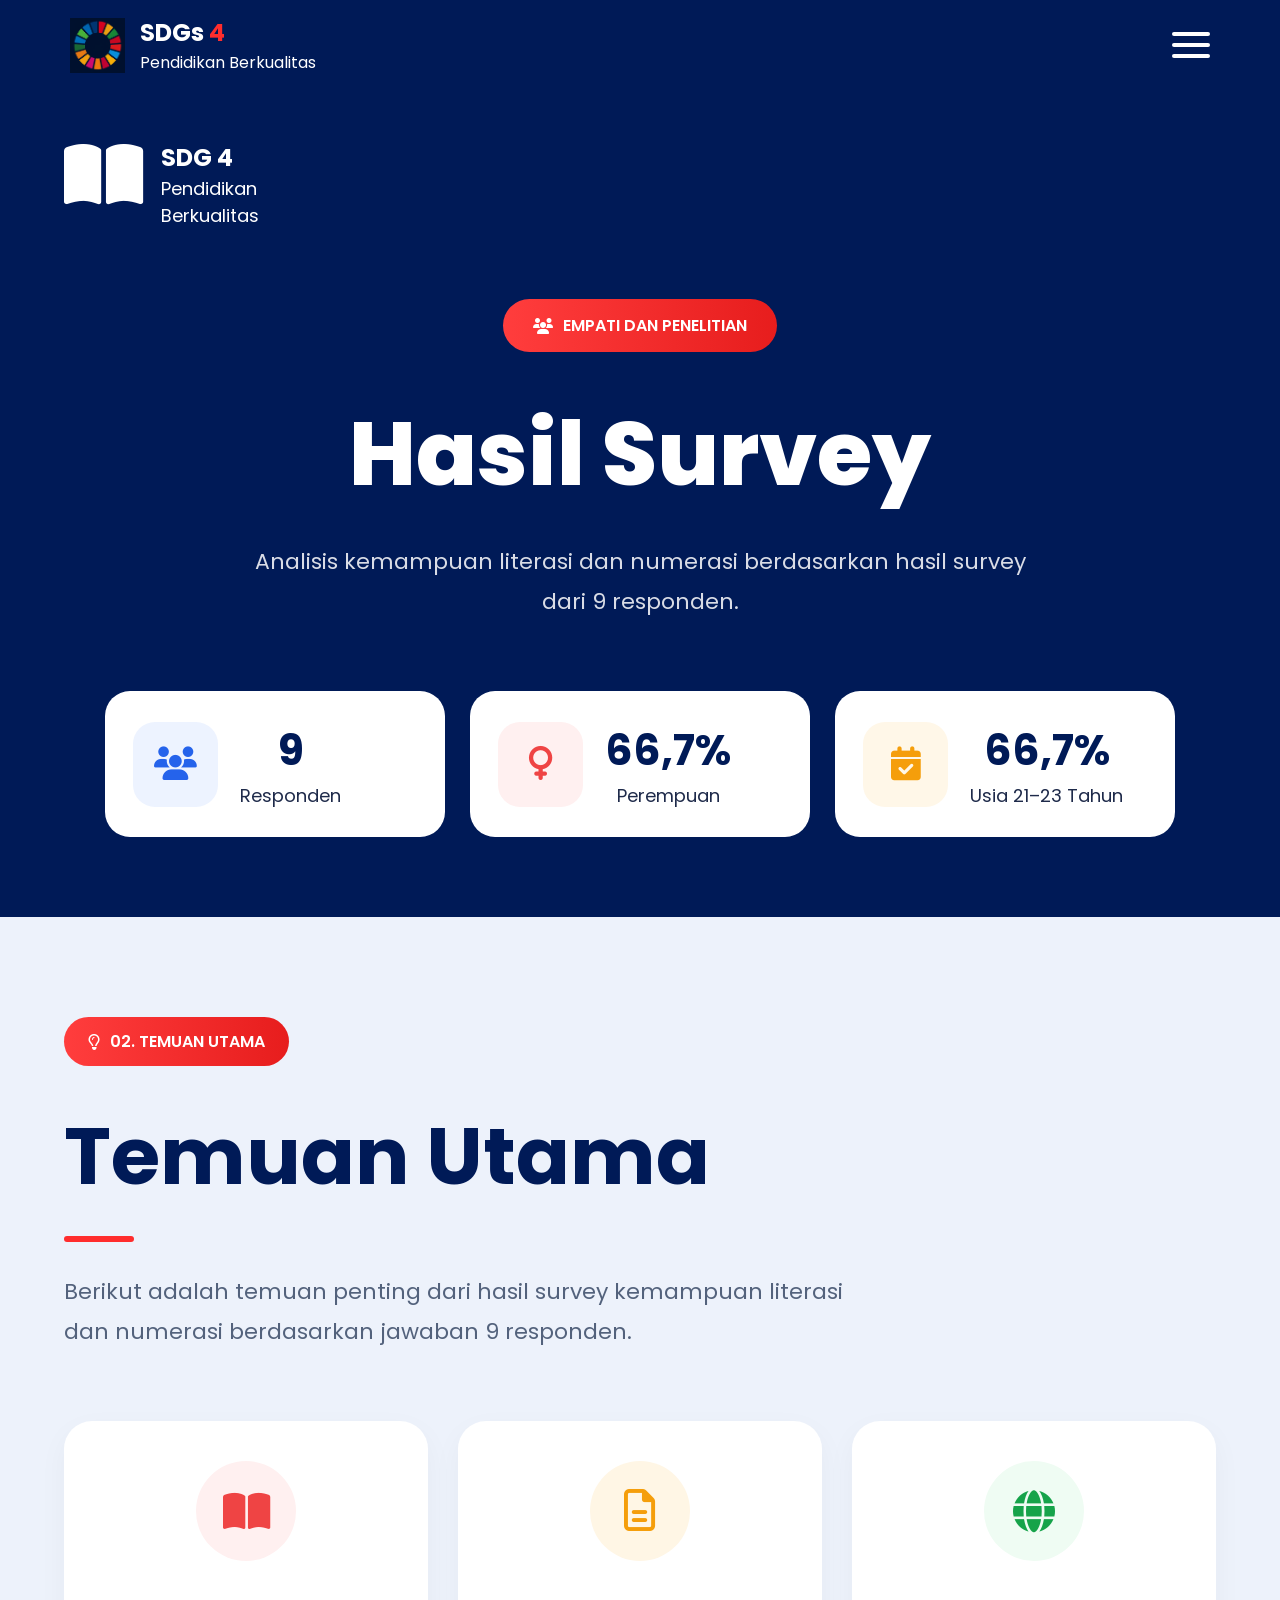
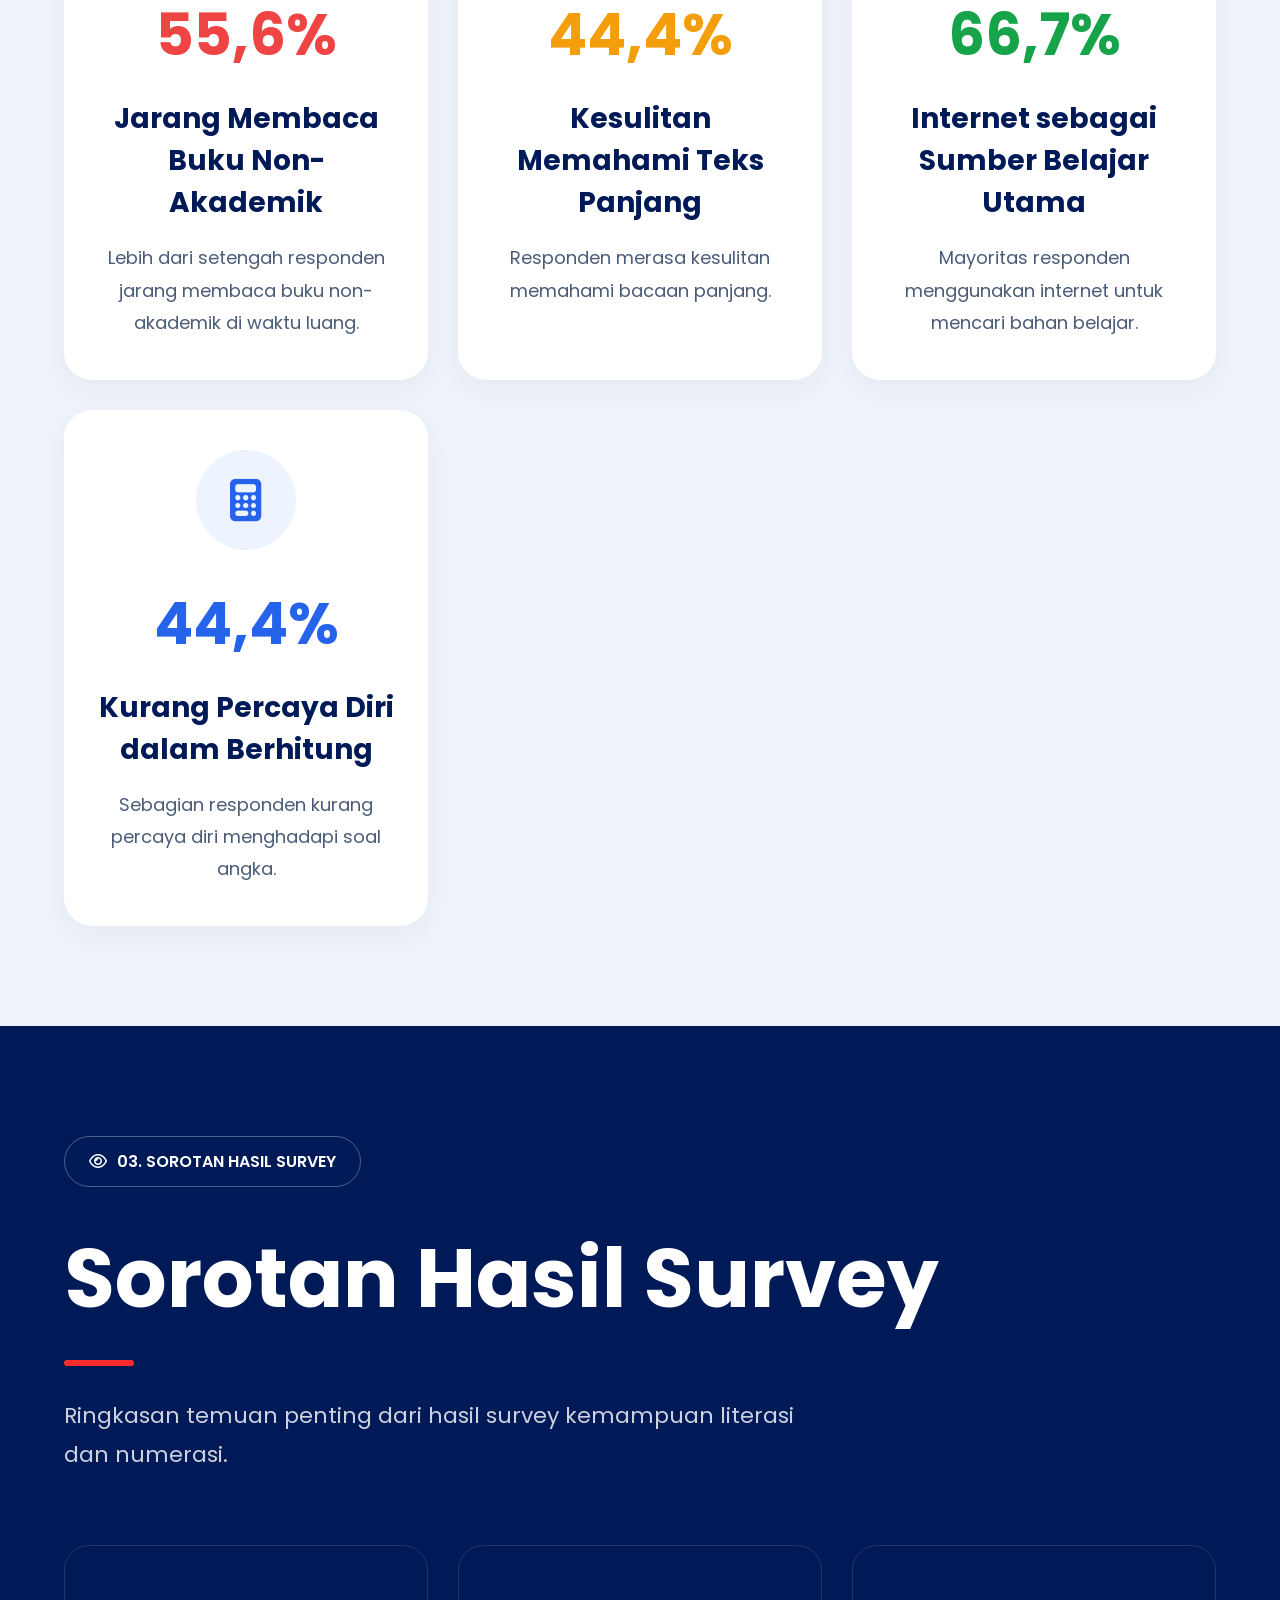
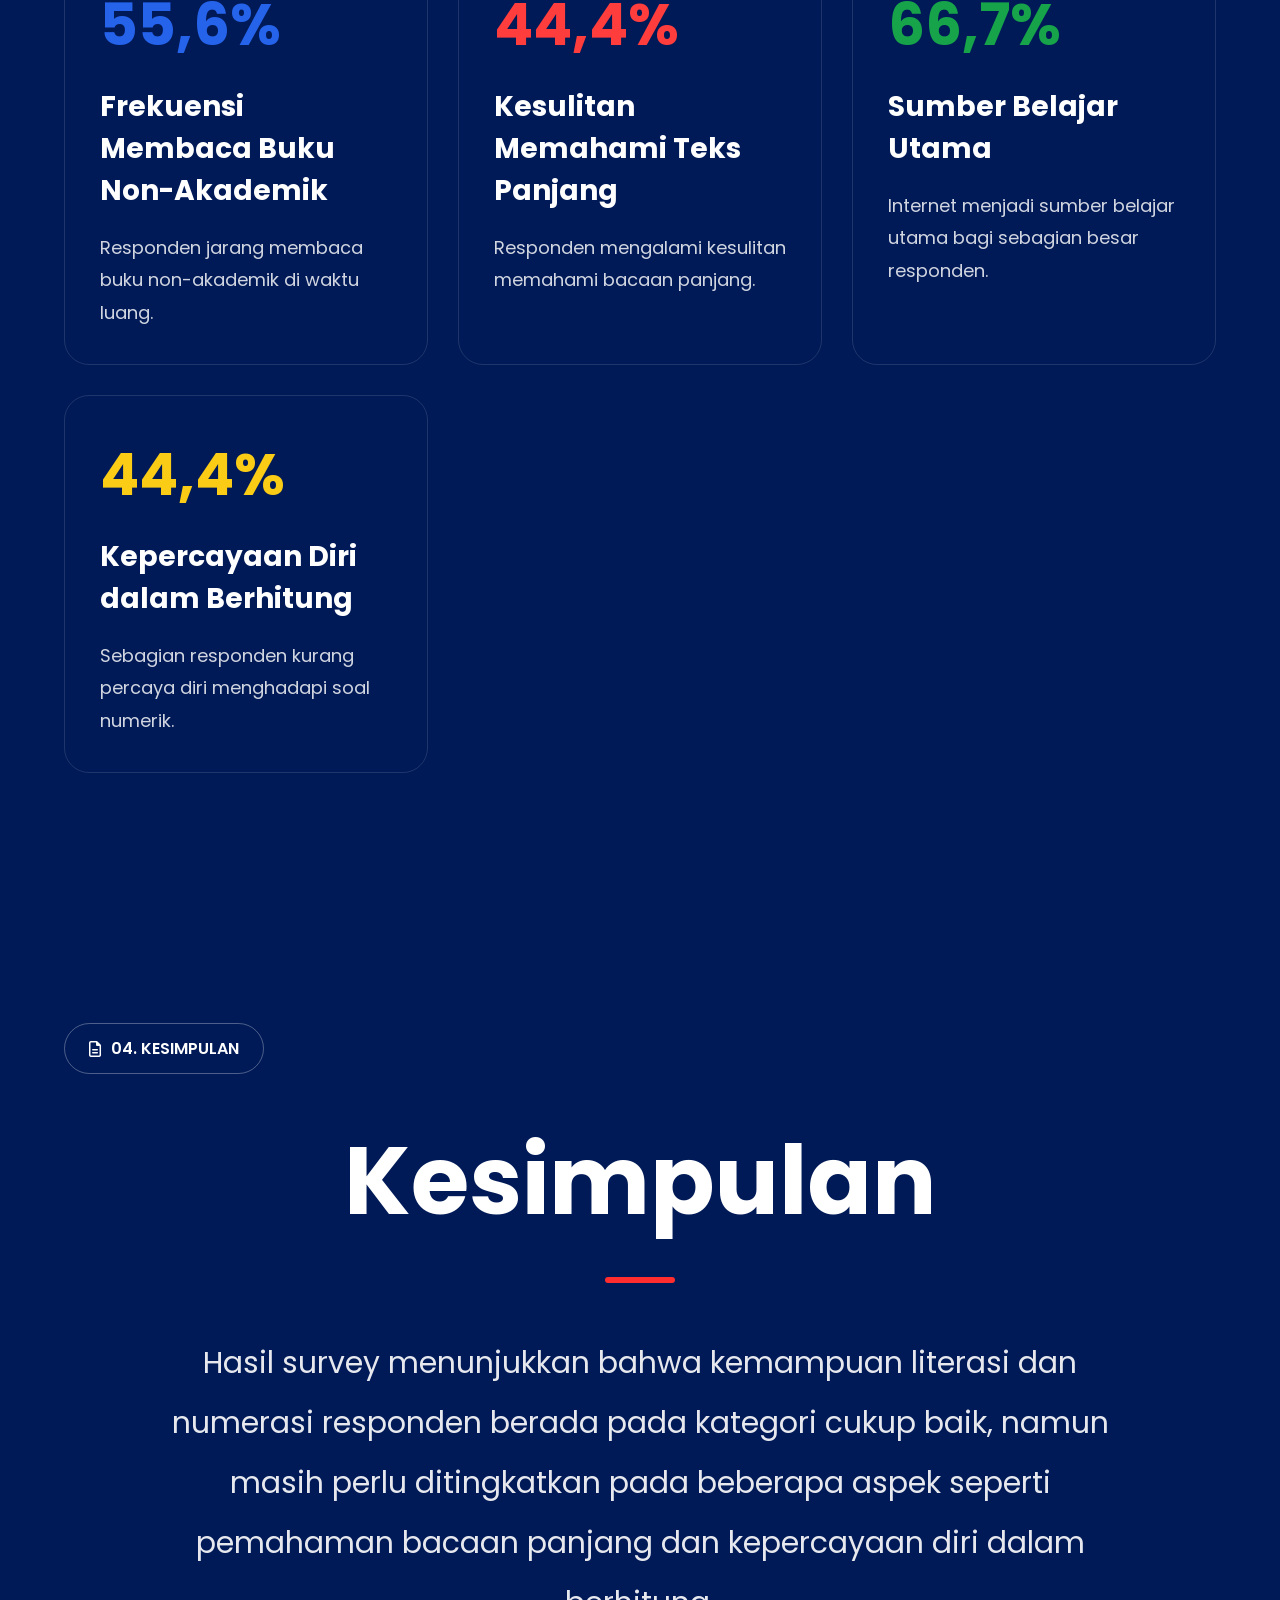
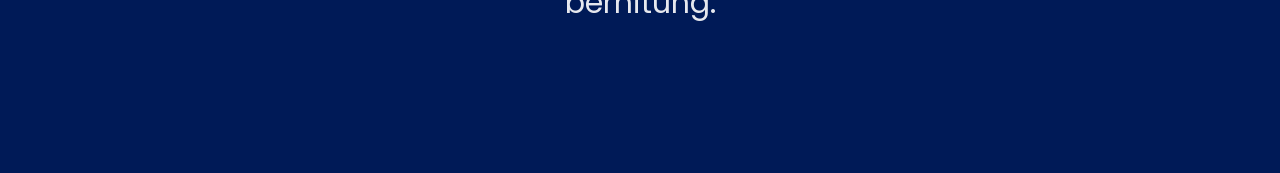
==== empathy.html @ 4f939276 "Update menu" ====
<!DOCTYPE html>
<html lang="id">

<head>

    <!-- META -->
    <meta charset="UTF-8">
    <meta name="viewport" content="width=device-width, initial-scale=1.0">

    <!-- TITLE -->
    <title>Empati dan Penelitian - SDG 4</title>

    <!-- CSS -->
    <link rel="stylesheet" href="style2.css">

    <!-- GOOGLE FONT -->
    <link rel="preconnect" href="https://fonts.googleapis.com">

    <link rel="preconnect" href="https://fonts.gstatic.com" crossorigin>

    <link href="https://fonts.googleapis.com/css2?family=Poppins:wght@300;400;500;600;700;800&display=swap"
        rel="stylesheet">

    <!-- FONT AWESOME -->
    <link rel="stylesheet"
        href="https://cdnjs.cloudflare.com/ajax/libs/font-awesome/6.5.1/css/all.min.css">

</head>

<body>

    <!-- ======================================== -->
    <!-- NAVBAR -->
    <!-- ======================================== -->

    <nav class="navbar">

        <!-- LOGO -->
        <a href="index.html" class="logo">

            <img src="assets/images/sdgs-logo.png" alt="SDGs Logo">

            <div class="logo-text">
                <h2>SDGs <span>4</span></h2>
                <p>Pendidikan Berkualitas</p>
            </div>

        </a>

        <!-- MENU -->
        <div class="menu-container">

            <div class="menu-btn" id="menuBtn">

                <span></span>
                <span></span>
                <span></span>

            </div>

            <!-- DROPDOWN -->
            <div class="dropdown-menu" id="dropdownMenu">

                <a href="empathy.html">Empati dan Penelitian</a>
                <a href="idea.html">Ide</a>
                <a href="prototype.html">Prototipe</a>
                <a href="#">Pengujian dan Peninjauan</a>
                <a href="#">Refleksi</a>

            </div>

        </div>

    </nav>



    <!-- ======================================== -->
    <!-- HERO SECTION -->
    <!-- ======================================== -->

    <section class="empathy-hero">

        <div class="mini-logo">

            <i class="fa-solid fa-book-open"></i>

            <div>
                <h3>SDG 4</h3>
                <p>Pendidikan<br>Berkualitas</p>
            </div>

        </div>



        <div class="hero-content">

            <div class="badge">

                <i class="fa-solid fa-users"></i>
                <span>EMPATI DAN PENELITIAN</span>

            </div>

            <h1>Hasil Survey</h1>

            <p>
                Analisis kemampuan literasi dan numerasi berdasarkan
                hasil survey dari 9 responden.
            </p>



            <div class="survey-cards">

                <div class="survey-card">

                    <div class="card-icon blue">
                        <i class="fa-solid fa-users"></i>
                    </div>

                    <div>
                        <h2>9</h2>
                        <span>Responden</span>
                    </div>

                </div>



                <div class="survey-card">

                    <div class="card-icon red">
                        <i class="fa-solid fa-venus"></i>
                    </div>

                    <div>
                        <h2>66,7%</h2>
                        <span>Perempuan</span>
                    </div>

                </div>



                <div class="survey-card">

                    <div class="card-icon yellow">
                        <i class="fa-solid fa-calendar-check"></i>
                    </div>

                    <div>
                        <h2>66,7%</h2>
                        <span>Usia 21–23 Tahun</span>
                    </div>

                </div>

            </div>

        </div>

    </section>



    <!-- ======================================== -->
    <!-- TEMUAN UTAMA -->
    <!-- ======================================== -->

    <section class="findings-section">

        <div class="section-badge red-badge">
            <i class="fa-regular fa-lightbulb"></i>
            <span>02. TEMUAN UTAMA</span>
        </div>

        <h2 class="section-title">Temuan Utama</h2>

        <div class="red-line"></div>

        <p class="section-desc">
            Berikut adalah temuan penting dari hasil survey kemampuan
            literasi dan numerasi berdasarkan jawaban 9 responden.
        </p>



        <div class="findings-grid">

            <div class="finding-card">

                <div class="finding-icon red-bg">
                    <i class="fa-solid fa-book-open"></i>
                </div>

                <h3>55,6%</h3>

                <h4>Jarang Membaca Buku Non-Akademik</h4>

                <p>
                    Lebih dari setengah responden jarang membaca
                    buku non-akademik di waktu luang.
                </p>

            </div>



            <div class="finding-card">

                <div class="finding-icon yellow-bg">
                    <i class="fa-regular fa-file-lines"></i>
                </div>

                <h3 class="orange">44,4%</h3>

                <h4>Kesulitan Memahami Teks Panjang</h4>

                <p>
                    Responden merasa kesulitan memahami bacaan panjang.
                </p>

            </div>



            <div class="finding-card">

                <div class="finding-icon green-bg">
                    <i class="fa-solid fa-globe"></i>
                </div>

                <h3 class="green">66,7%</h3>

                <h4>Internet sebagai Sumber Belajar Utama</h4>

                <p>
                    Mayoritas responden menggunakan internet
                    untuk mencari bahan belajar.
                </p>

            </div>



            <div class="finding-card">

                <div class="finding-icon blue-bg">
                    <i class="fa-solid fa-calculator"></i>
                </div>

                <h3 class="blue-text">44,4%</h3>

                <h4>Kurang Percaya Diri dalam Berhitung</h4>

                <p>
                    Sebagian responden kurang percaya diri
                    menghadapi soal angka.
                </p>

            </div>

        </div>

    </section>



    <!-- ======================================== -->
    <!-- SOROTAN -->
    <!-- ======================================== -->

    <section class="highlight-section">

        <div class="section-badge dark-badge">
            <i class="fa-regular fa-eye"></i>
            <span>03. SOROTAN HASIL SURVEY</span>
        </div>

        <h2 class="highlight-title">Sorotan Hasil Survey</h2>

        <div class="red-line"></div>

        <p class="highlight-desc">
            Ringkasan temuan penting dari hasil survey
            kemampuan literasi dan numerasi.
        </p>



        <div class="highlight-grid">

            <div class="highlight-card">

                <h3>55,6%</h3>

                <h4>Frekuensi Membaca Buku Non-Akademik</h4>

                <p>
                    Responden jarang membaca buku non-akademik
                    di waktu luang.
                </p>

            </div>



            <div class="highlight-card">

                <h3 class="red-text">44,4%</h3>

                <h4>Kesulitan Memahami Teks Panjang</h4>

                <p>
                    Responden mengalami kesulitan memahami
                    bacaan panjang.
                </p>

            </div>



            <div class="highlight-card">

                <h3 class="green">66,7%</h3>

                <h4>Sumber Belajar Utama</h4>

                <p>
                    Internet menjadi sumber belajar utama
                    bagi sebagian besar responden.
                </p>

            </div>



            <div class="highlight-card">

                <h3 class="yellow-text">44,4%</h3>

                <h4>Kepercayaan Diri dalam Berhitung</h4>

                <p>
                    Sebagian responden kurang percaya diri
                    menghadapi soal numerik.
                </p>

            </div>

        </div>

    </section>



    <!-- ======================================== -->
    <!-- KESIMPULAN -->
    <!-- ======================================== -->

    <section class="conclusion-section">

        <div class="section-badge dark-badge">
            <i class="fa-regular fa-file-lines"></i>
            <span>04. KESIMPULAN</span>
        </div>

        <h2 class="conclusion-title">Kesimpulan</h2>

        <div class="red-line center-line"></div>

        <p class="conclusion-text">
            Hasil survey menunjukkan bahwa kemampuan literasi dan numerasi
            responden berada pada kategori cukup baik, namun masih perlu
            ditingkatkan pada beberapa aspek seperti pemahaman bacaan
            panjang dan kepercayaan diri dalam berhitung.
        </p>

    </section>



    <!-- ======================================== -->
    <!-- SCRIPT -->
    <!-- ======================================== -->

    <script>

        const menuBtn = document.getElementById("menuBtn");
        const dropdownMenu = document.getElementById("dropdownMenu");

        menuBtn.addEventListener("click", () => {
            dropdownMenu.classList.toggle("show");
        });

    </script>

</body>

</html>
---- style2.css ----
*{
    margin:0;
    padding:0;
    box-sizing:border-box;
}

body{
    font-family:'Poppins',sans-serif;
    overflow-x:hidden;
    background:#edf2fb;
}

a{
    text-decoration:none;
}

/* ======================================== */
/* NAVBAR */
/* ======================================== */

.navbar{
    width:100%;
    height:90px;

    padding:0 70px;

    display:flex;
    align-items:center;
    justify-content:space-between;

    background:transparent;

    position:absolute;
    top:0;
    left:0;

    z-index:100;
}

/* LOGO */

.logo{
    display:flex;
    align-items:center;
    gap:15px;
}

.logo img{
    width:55px;
}

.logo-text h2{
    color:white;
    font-size:24px;
    font-weight:700;
}

.logo-text span{
    color:#ff2d2d;
}

.logo-text p{
    color:white;
    font-size:16px;
}

/* MENU */

.menu-container{
    position:relative;
}

.menu-btn{
    width:38px;

    display:flex;
    flex-direction:column;
    gap:7px;

    cursor:pointer;
}

.menu-btn span{
    width:100%;
    height:4px;

    background:white;
    border-radius:20px;
}

/* DROPDOWN */

.dropdown-menu{
    position:absolute;

    top:60px;
    right:0;

    width:270px;

    background:white;

    border-radius:18px;

    padding:16px;

    display:flex;
    flex-direction:column;
    gap:10px;

    opacity:0;
    visibility:hidden;

    transform:translateY(-10px);

    transition:0.3s;
}

.dropdown-menu.show{
    opacity:1;
    visibility:visible;
    transform:translateY(0);
}

.dropdown-menu a{
    color:#001a57;

    padding:12px 14px;

    border-radius:10px;

    font-weight:500;
}

.dropdown-menu a:hover{
    background:#edf3ff;
}

/* ======================================== */
/* HERO */
/* ======================================== */

.empathy-hero{
    width:100%;
    min-height:100vh;

    padding:140px 5% 80px;

    background:#001a57;
}

.mini-logo{
    display:flex;
    align-items:flex-start;
    gap:18px;

    color:white;
}

.mini-logo i{
    font-size:70px;
}

.mini-logo h3{
    font-size:24px;
}

.mini-logo p{
    font-size:18px;
    line-height:1.5;
}

.hero-content{
    display:flex;
    flex-direction:column;
    align-items:center;

    text-align:center;

    margin-top:70px;
}

.badge{
    display:flex;
    align-items:center;
    gap:10px;

    padding:14px 30px;

    border-radius:50px;

    background:linear-gradient(to right,#ff3d3d,#e71d1d);

    color:white;
    font-weight:600;
}

.hero-content h1{
    color:white;

    font-size:90px;
    font-weight:800;

    margin-top:35px;
}

.hero-content p{
    color:rgba(255,255,255,0.85);

    font-size:22px;
    line-height:1.8;

    max-width:800px;

    margin-top:20px;
}

/* CARDS */

.survey-cards{
    width:100%;

    display:flex;
    justify-content:center;
    gap:25px;

    margin-top:70px;

    flex-wrap:wrap;
}

.survey-card{
    width:340px;

    background:white;

    border-radius:25px;

    padding:28px;

    display:flex;
    align-items:center;
    gap:22px;
}

.card-icon{
    width:85px;
    height:85px;

    border-radius:22px;

    display:flex;
    align-items:center;
    justify-content:center;
}

.card-icon i{
    font-size:34px;
}

.blue{
    background:#edf3ff;
    color:#2563eb;
}

.red{
    background:#fff0f0;
    color:#ef4444;
}

.yellow{
    background:#fff7e8;
    color:#f59e0b;
}

.survey-card h2{
    font-size:42px;
    color:#001a57;
}

.survey-card span{
    font-size:18px;
    color:#1e2a4a;
}

/* ======================================== */
/* TEMUAN */
/* ======================================== */

.findings-section{
    padding:100px 5%;
}

.section-badge{
    width:fit-content;

    display:flex;
    align-items:center;
    gap:10px;

    padding:12px 24px;

    border-radius:40px;

    font-weight:600;
}

.red-badge{
    background:linear-gradient(to right,#ff3d3d,#e71d1d);
    color:white;
}

.section-title{
    font-size:80px;
    color:#001a57;

    margin-top:30px;
}

.red-line{
    width:70px;
    height:6px;

    background:#ff2d2d;

    border-radius:10px;

    margin-top:20px;
}

.section-desc{
    font-size:22px;
    line-height:1.8;

    color:#53627c;

    max-width:800px;

    margin-top:30px;
}

.findings-grid{
    display:grid;
    grid-template-columns:repeat(auto-fit,minmax(280px,1fr));
    gap:30px;

    margin-top:70px;
}

.finding-card{
    background:white;

    border-radius:28px;

    padding:40px 30px;

    text-align:center;

    box-shadow:0 10px 30px rgba(0,0,0,0.04);
}

.finding-icon{
    width:100px;
    height:100px;

    border-radius:50%;

    margin:auto;

    display:flex;
    align-items:center;
    justify-content:center;
}

.finding-icon i{
    font-size:42px;
}

.red-bg{
    background:#fff0f0;
    color:#ef4444;
}

.yellow-bg{
    background:#fff6e5;
    color:#f59e0b;
}

.green-bg{
    background:#effcf3;
    color:#16a34a;
}

.blue-bg{
    background:#edf3ff;
    color:#2563eb;
}

.finding-card h3{
    font-size:58px;
    color:#ef4444;

    margin-top:30px;
}

.orange{
    color:#f59e0b !important;
}

.green{
    color:#16a34a !important;
}

.blue-text{
    color:#2563eb !important;
}

.finding-card h4{
    font-size:28px;
    color:#001a57;

    margin-top:20px;
}

.finding-card p{
    font-size:18px;
    line-height:1.8;

    color:#4b5c79;

    margin-top:18px;
}

/* ======================================== */
/* HIGHLIGHT */
/* ======================================== */

.highlight-section{
    padding:110px 5%;

    background:#001a57;
}

.dark-badge{
    border:1px solid rgba(255,255,255,0.3);
    color:white;
}

.highlight-title{
    font-size:82px;
    color:white;

    margin-top:30px;
}

.highlight-desc{
    font-size:22px;
    line-height:1.8;

    color:rgba(255,255,255,0.8);

    max-width:750px;

    margin-top:30px;
}

.highlight-grid{
    display:grid;
    grid-template-columns:repeat(auto-fit,minmax(280px,1fr));
    gap:30px;

    margin-top:70px;
}

.highlight-card{
    border:1px solid rgba(255,255,255,0.12);

    border-radius:25px;

    padding:35px;

    color:white;
}

.highlight-card h3{
    font-size:58px;
    color:#2563eb;
}

.red-text{
    color:#ff3d3d !important;
}

.yellow-text{
    color:#facc15 !important;
}

.highlight-card h4{
    font-size:28px;

    margin-top:18px;
}

.highlight-card p{
    font-size:18px;
    line-height:1.8;

    color:rgba(255,255,255,0.82);

    margin-top:20px;
}

/* ======================================== */
/* KESIMPULAN */
/* ======================================== */

.conclusion-section{
    padding:140px 5%;

    background:#001a57;

    text-align:center;
}

.conclusion-title{
    font-size:95px;
    color:white;

    margin-top:35px;
}

.center-line{
    margin:25px auto 0;
}

.conclusion-text{
    max-width:1000px;

    margin:50px auto 0;

    font-size:30px;
    line-height:2;

    color:rgba(255,255,255,0.9);
}

/* ======================================== */
/* RESPONSIVE */
/* ======================================== */

@media(max-width:768px){

    .navbar{
        padding:0 25px;
    }

    .logo img{
        width:42px;
    }

    .logo-text h2{
        font-size:20px;
    }

    .logo-text p{
        font-size:13px;
    }

    .hero-content h1,
    .section-title,
    .highlight-title,
    .conclusion-title{
        font-size:52px;
    }

    .hero-content p,
    .section-desc,
    .highlight-desc,
    .conclusion-text{
        font-size:18px;
    }

    .mini-logo i{
        font-size:50px;
    }

    .mini-logo h3{
        font-size:20px;
    }

    .mini-logo p{
        font-size:15px;
    }
}
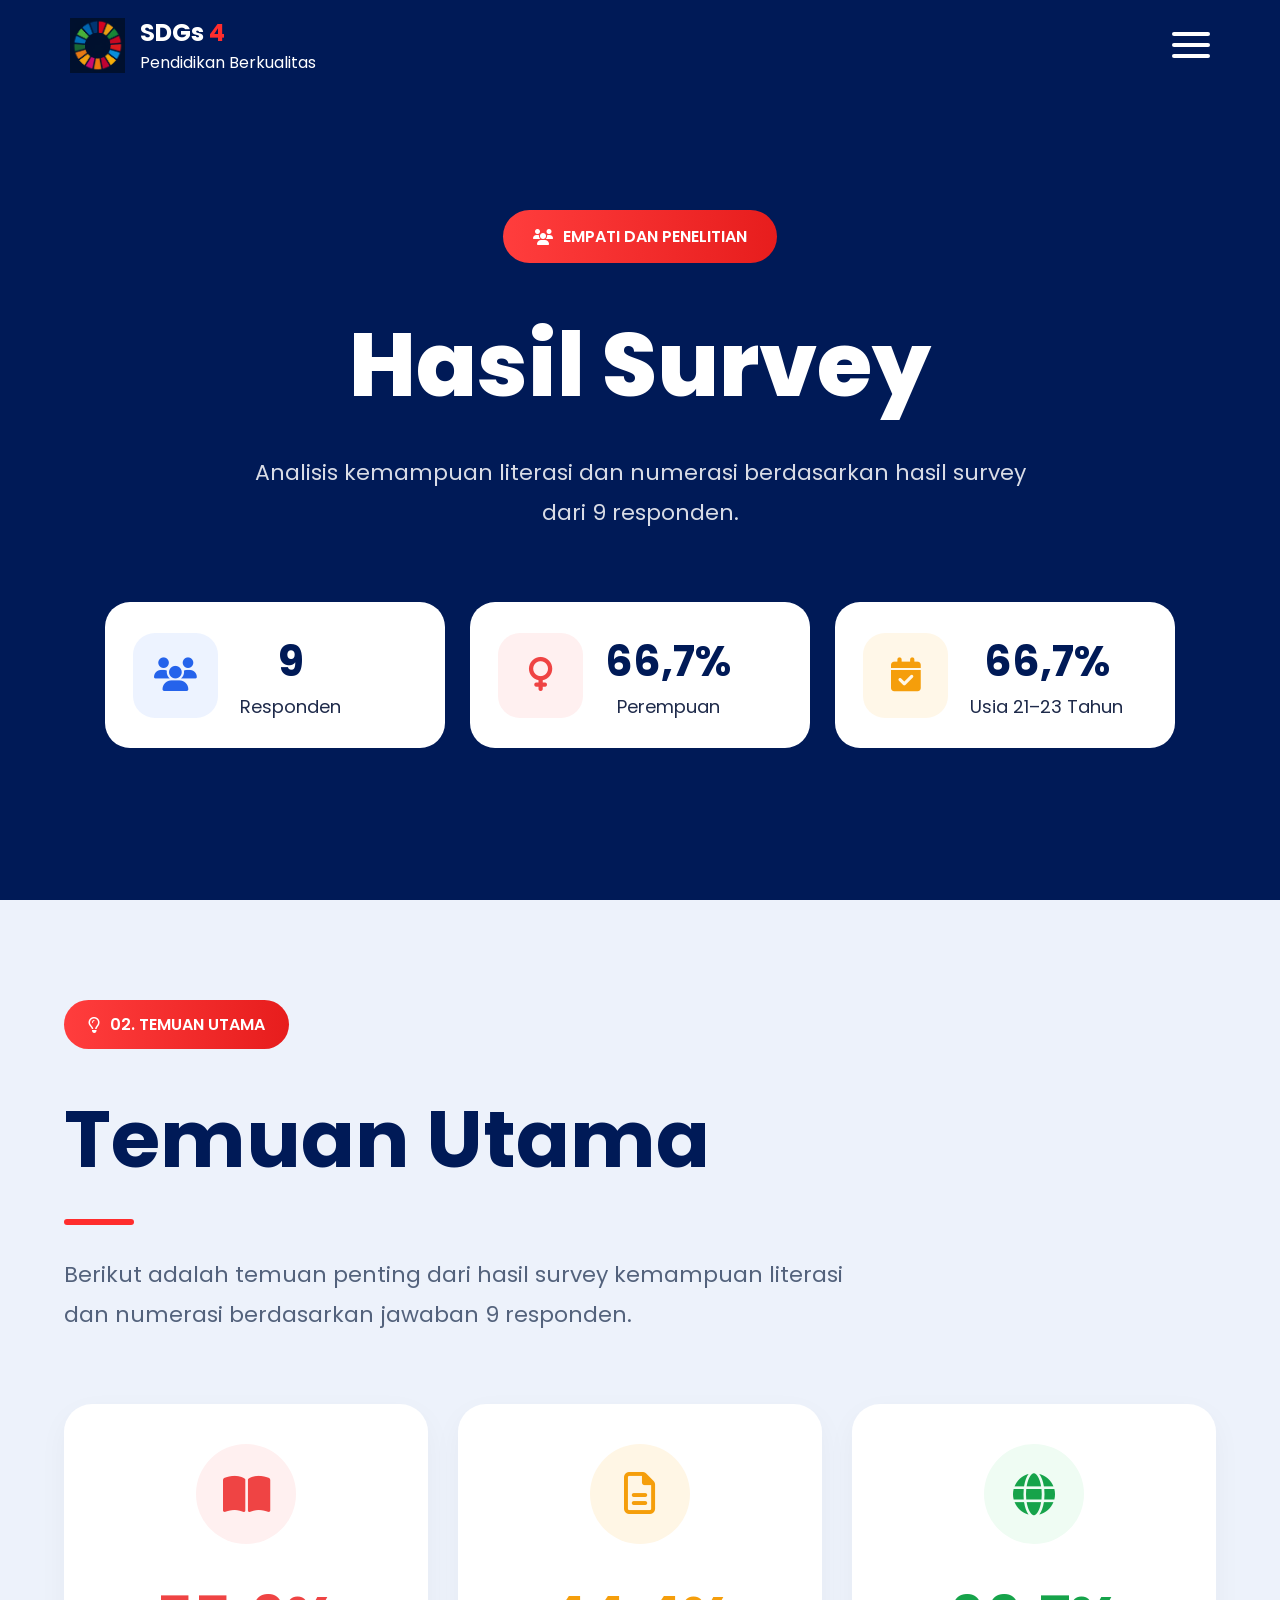
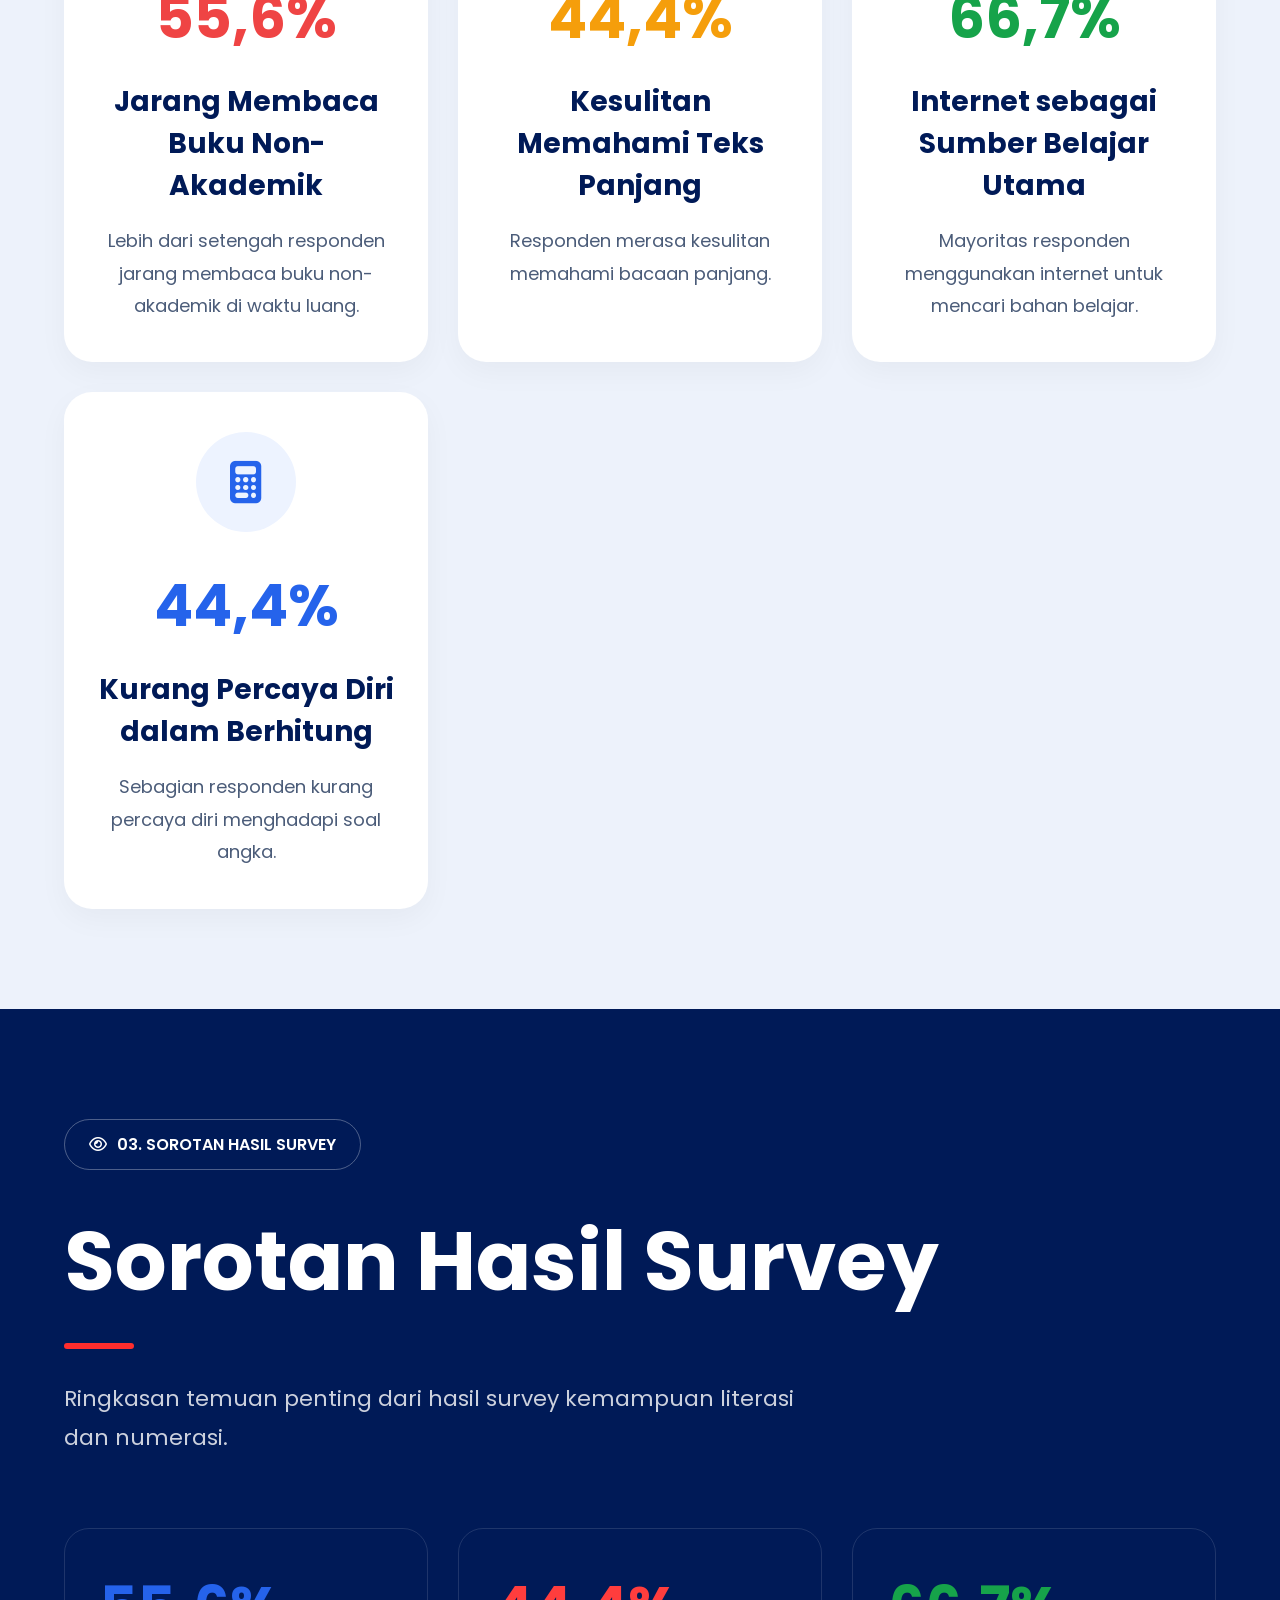
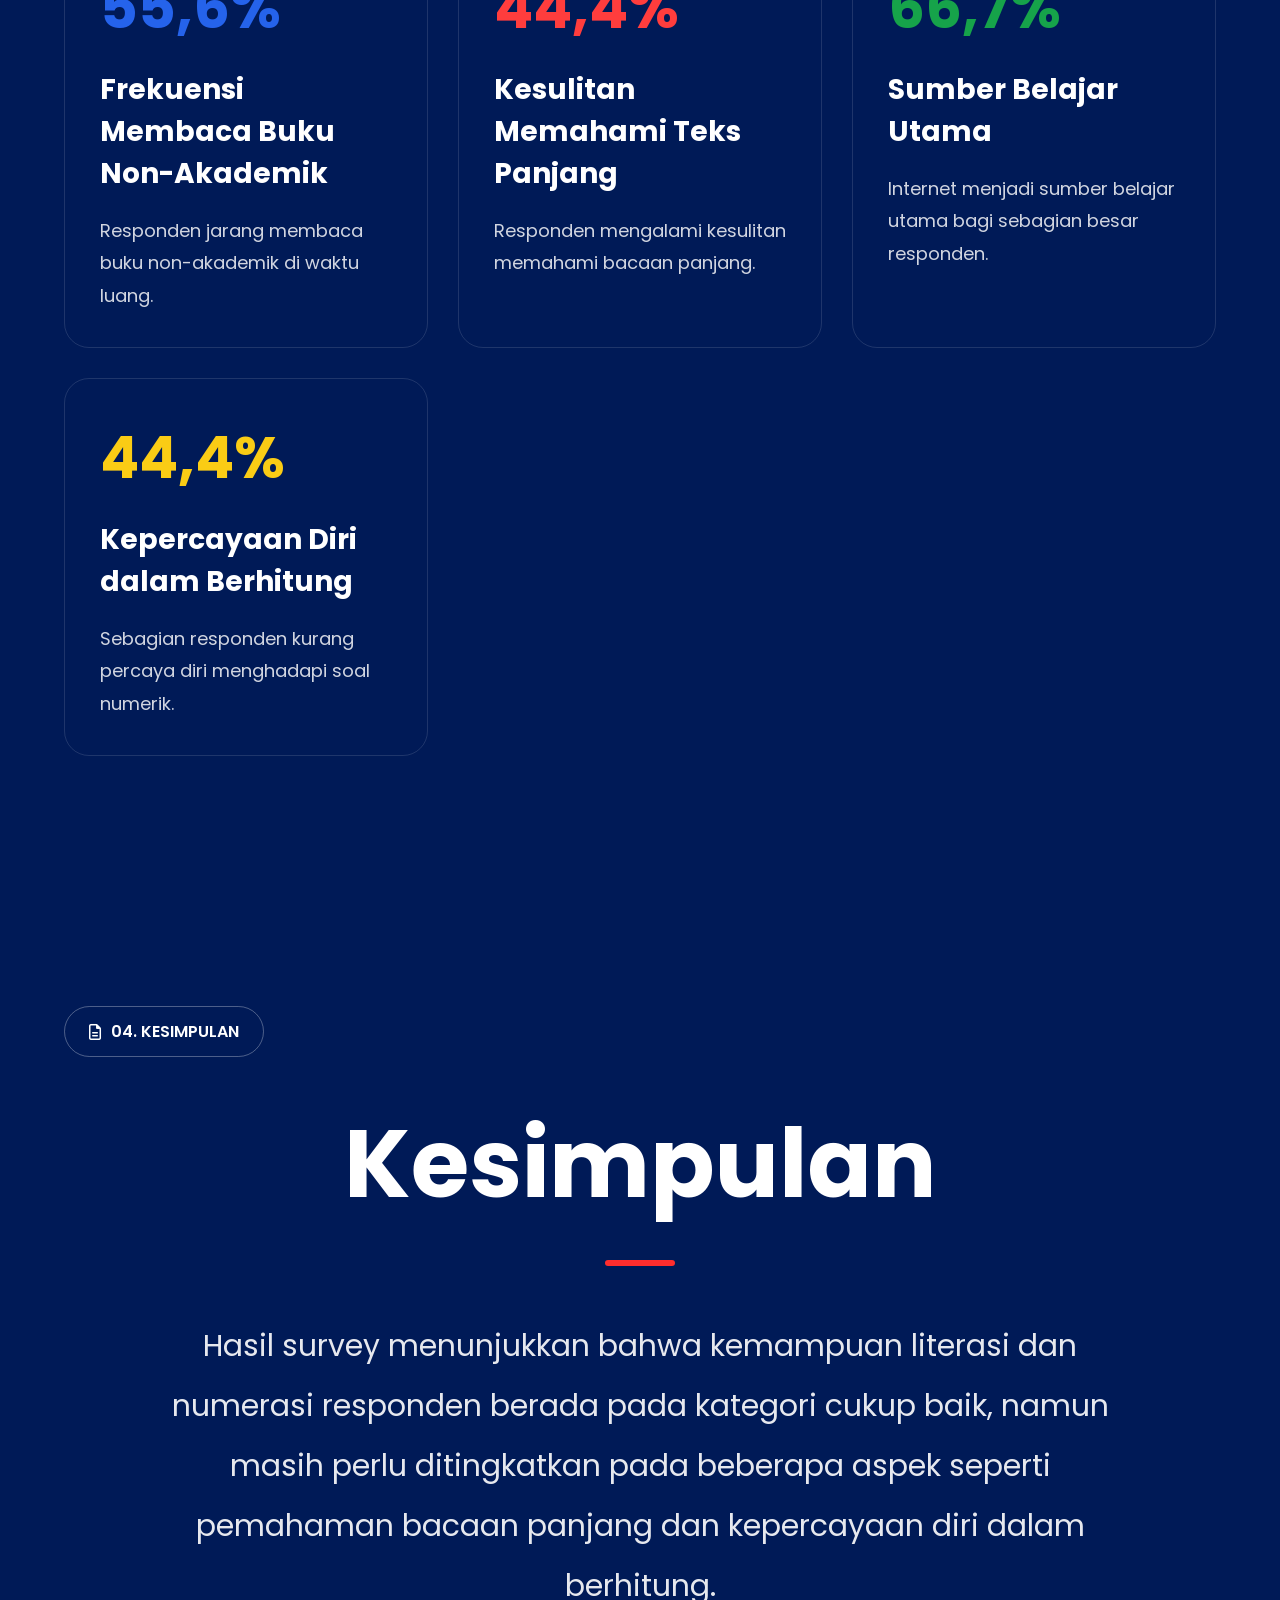
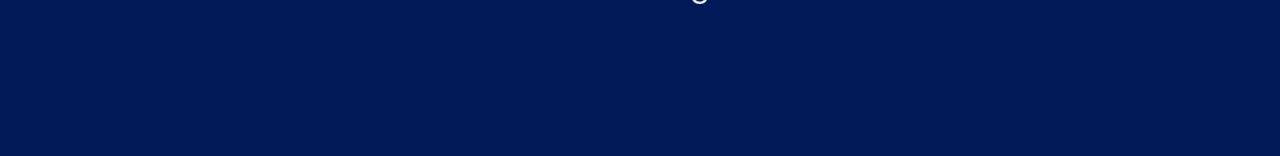
==== commit e18dd971: "Update prototype page and navigation" ====
--- a/empathy.html
+++ b/empathy.html
@@ -64,8 +64,8 @@
                 <a href="empathy.html">Empati dan Penelitian</a>
                 <a href="idea.html">Ide</a>
                 <a href="prototype.html">Prototipe</a>
-                <a href="#">Pengujian dan Peninjauan</a>
-                <a href="#">Refleksi</a>
+                <a href="testing.html">Pengujian dan Peninjauan</a>
+                <a href="reflection.html">Refleksi</a>
 
             </div>
 
@@ -80,19 +80,6 @@
     <!-- ======================================== -->
 
     <section class="empathy-hero">
-
-        <div class="mini-logo">
-
-            <i class="fa-solid fa-book-open"></i>
-
-            <div>
-                <h3>SDG 4</h3>
-                <p>Pendidikan<br>Berkualitas</p>
-            </div>
-
-        </div>
-
-
 
         <div class="hero-content">
 
